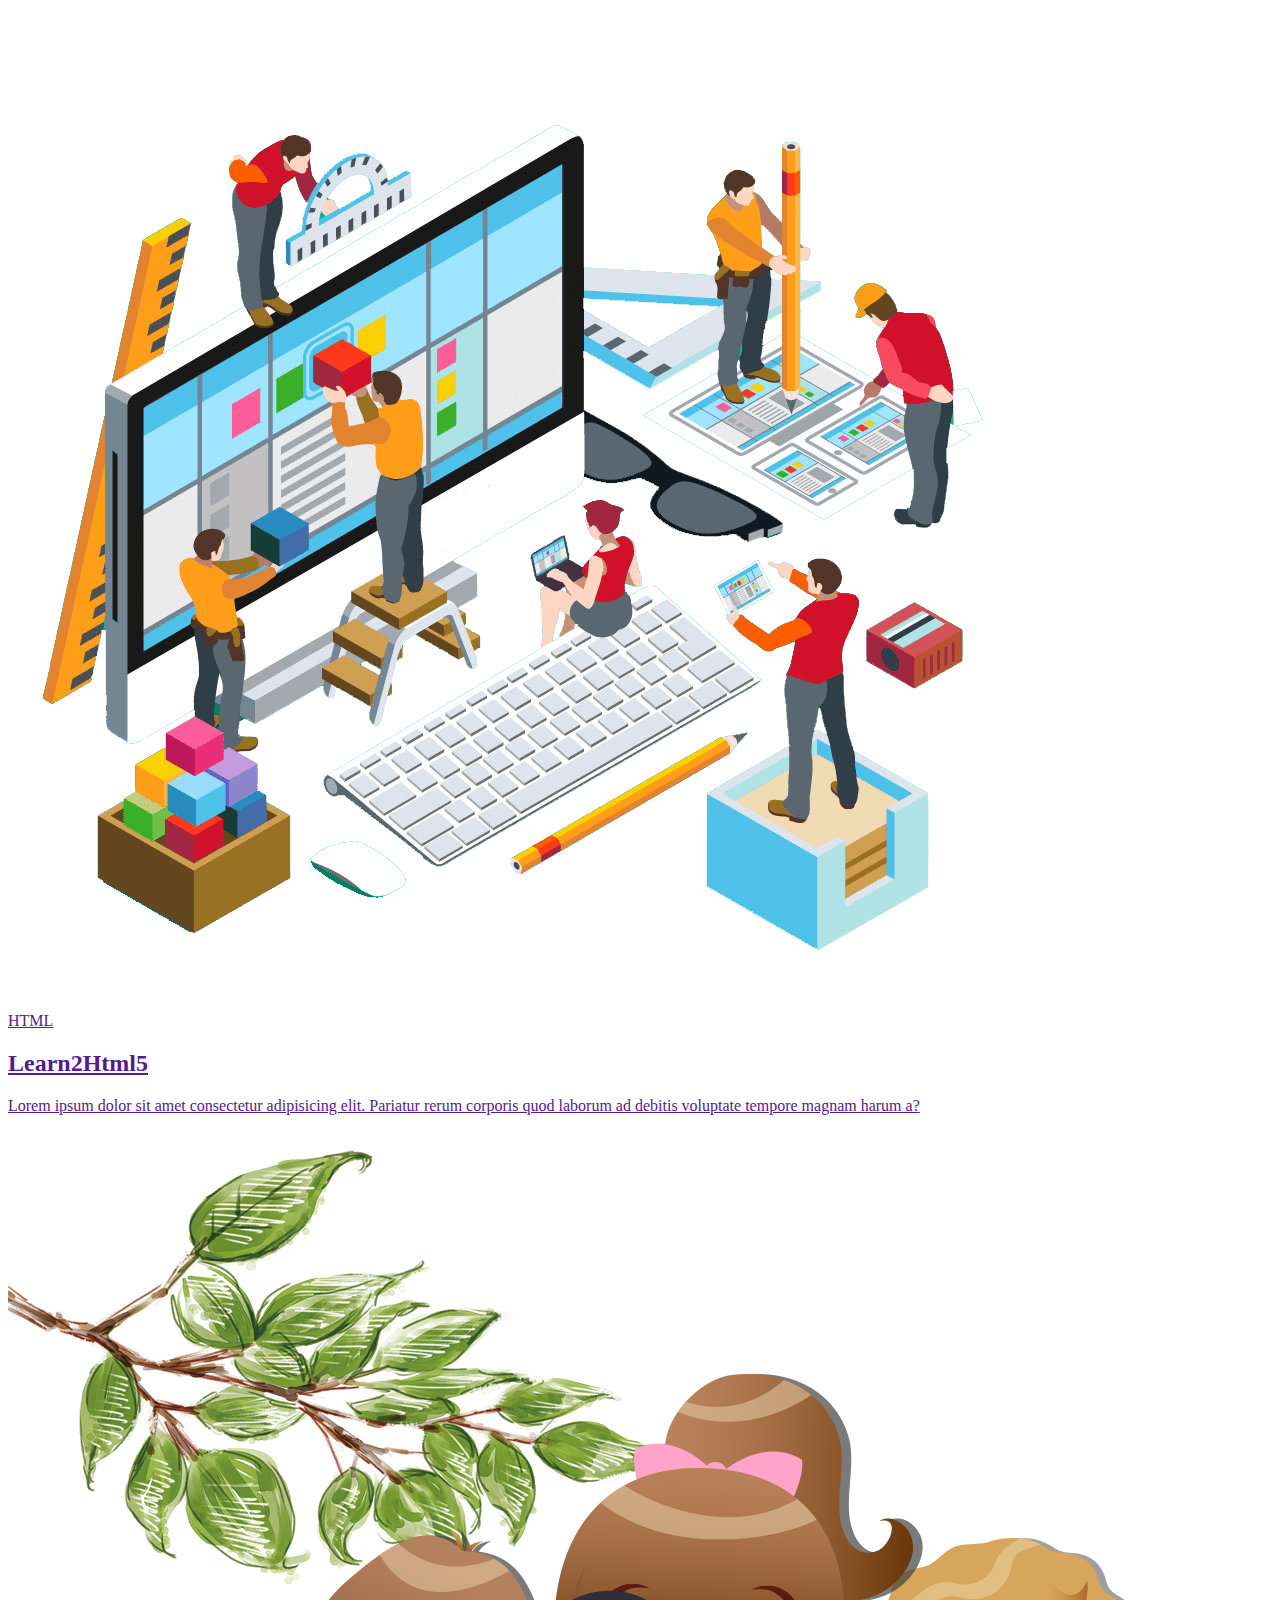
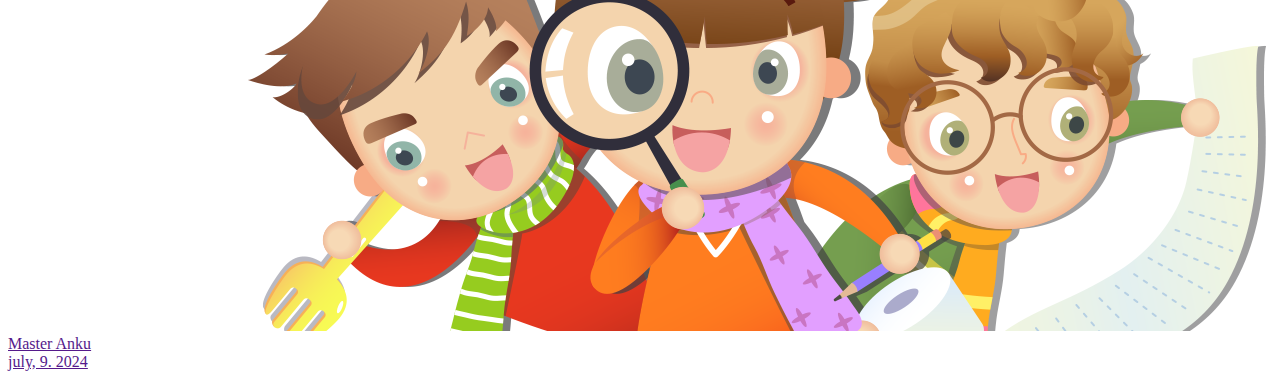
==== index.html @ 09f669e3 "set up basic Html" ====
<!DOCTYPE html>
<html lang="en">
<head>
    <meta charset="UTF-8">
    <meta name="viewport" content="width=device-width, initial-scale=1.0">
    <title>Master</title>
    <link rel="stylesheet" href="style.css">
</head>
<body>
    <section class="card-conainer">
        <article class="card">
            <a href="" class="card-link">
                <img src="./images/advCSS1.png" alt="cate img" class="card-img">
                <div class="card-body">
                    <span class="card-category">HTML</span>
                    <h2 class="card-title">Learn2Html5</h2>
                    <p class="card-description">Lorem ipsum dolor sit amet consectetur adipisicing elit. Pariatur rerum corporis quod laborum ad debitis voluptate tempore magnam harum a?</p>
                    <div class="card-post-info">
                        <img src="./images/kids1.png" alt="boys" class="card-avatar">
                    </div>
                    <div class="card-author">Master Anku</div>
                    <time datetime="" class="card-date">july, 9. 2024</time>
                </div>
            </a>
            
        </article>
    </section>
</body>
</html>
---- style.css ----
.card-container {

}

.card {

}
.card-link {

}
.card-img {

}

.card-body {

}
.card-category {

}
.card-title {

}

.card-description {

}

.card-post-info{

}
.card-author{

}
.card-avatar{
    
}
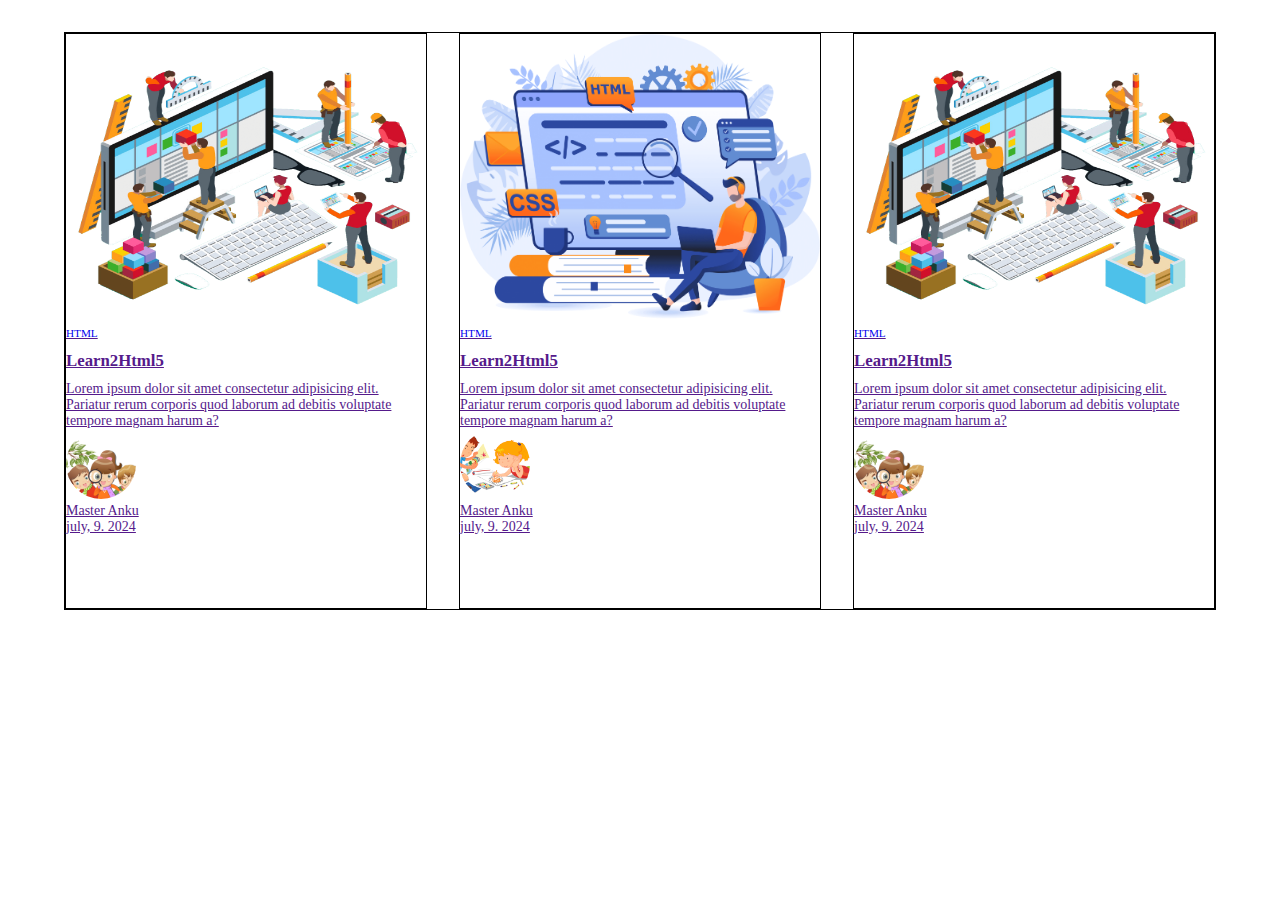
==== commit bdbe82e1: "basic mobile" ====
--- a/index.html
+++ b/index.html
@@ -7,7 +7,41 @@
     <link rel="stylesheet" href="style.css">
 </head>
 <body>
-    <section class="card-conainer">
+    <section class="card-container">
+        <article class="card">
+            <a href="" class="card-link">
+                <img src="./images/advCSS1.png" alt="cate img" class="card-img">
+                <div class="card-body">
+                    <span class="card-category">HTML</span>
+                    <h2 class="card-title">Learn2Html5</h2>
+                    <p class="card-description">Lorem ipsum dolor sit amet consectetur adipisicing elit. Pariatur rerum corporis quod laborum ad debitis voluptate tempore magnam harum a?</p>
+                    <div class="card-post-info">
+                        <img src="./images/kids1.png" alt="boys" class="card-avatar">
+                    </div>
+                    <div class="card-author">Master Anku</div>
+                    <time datetime="" class="card-date">july, 9. 2024</time>
+                </div>
+            </a>
+            
+        </article>
+
+        <article class="card">
+            <a href="" class="card-link">
+                <img src="./images/advCSS2.png" alt="cate img" class="card-img">
+                <div class="card-body">
+                    <span class="card-category">HTML</span>
+                    <h2 class="card-title">Learn2Html5</h2>
+                    <p class="card-description">Lorem ipsum dolor sit amet consectetur adipisicing elit. Pariatur rerum corporis quod laborum ad debitis voluptate tempore magnam harum a?</p>
+                    <div class="card-post-info">
+                        <img src="./images/kids2.png" alt="boys" class="card-avatar">
+                    </div>
+                    <div class="card-author">Master Anku</div>
+                    <time datetime="" class="card-date">july, 9. 2024</time>
+                </div>
+            </a>
+            
+        </article>
+
         <article class="card">
             <a href="" class="card-link">
                 <img src="./images/advCSS1.png" alt="cate img" class="card-img">
--- a/style.css
+++ b/style.css
@@ -1,26 +1,54 @@
+:root {
+    --primary-color: orange;
+}
+
+* {
+   margin: 0; 
+   padding: 0;
+   box-sizing: border-box;
+}
+
+body {
+    font-family: serif;
+    font-size: 14px;
+    display: flex;
+    align-items: center;
+}
 .card-container {
-
+    border: 1px solid #000;
+    max-width: 1200px;
+    width: 90%;
+    display: grid;
+    grid-template-columns: repeat(1, 1fr);
+    margin: 2rem auto;
+    /* background-color: var(--primary-color); */
+    gap: 2rem;
 }
 
 .card {
-
+   border: 1px solid #000;
 }
 .card-link {
 
 }
 .card-img {
-
+    width: 100%;
+    height: 50%;
 }
 
 .card-body {
 
 }
 .card-category {
-
-}
-.card-title {
-
-}
+    font-size: 0.8em;
+    /* color: #888; */
+    color: var(--accent-red);
+  }
+  
+  .card-title {
+    font-size: 1.2em;
+    margin: 10px 0;
+  }
 
 .card-description {
 
@@ -33,5 +61,23 @@
 
 }
 .card-avatar{
-    
+    width: 70px;
+    height: 70px;
+    border-radius: 50%;
+    object-fit: cover;
+}
+
+
+
+@media (min-width: 700px) {
+    .card-container {
+        grid-template-columns: repeat(2, 1fr);
+        /* margin: 2.5rem auto; */
+    }
+}
+
+@media (min-width: 1200px) {
+    .card-container {
+        grid-template-columns: repeat(3, 1fr);
+    }
 }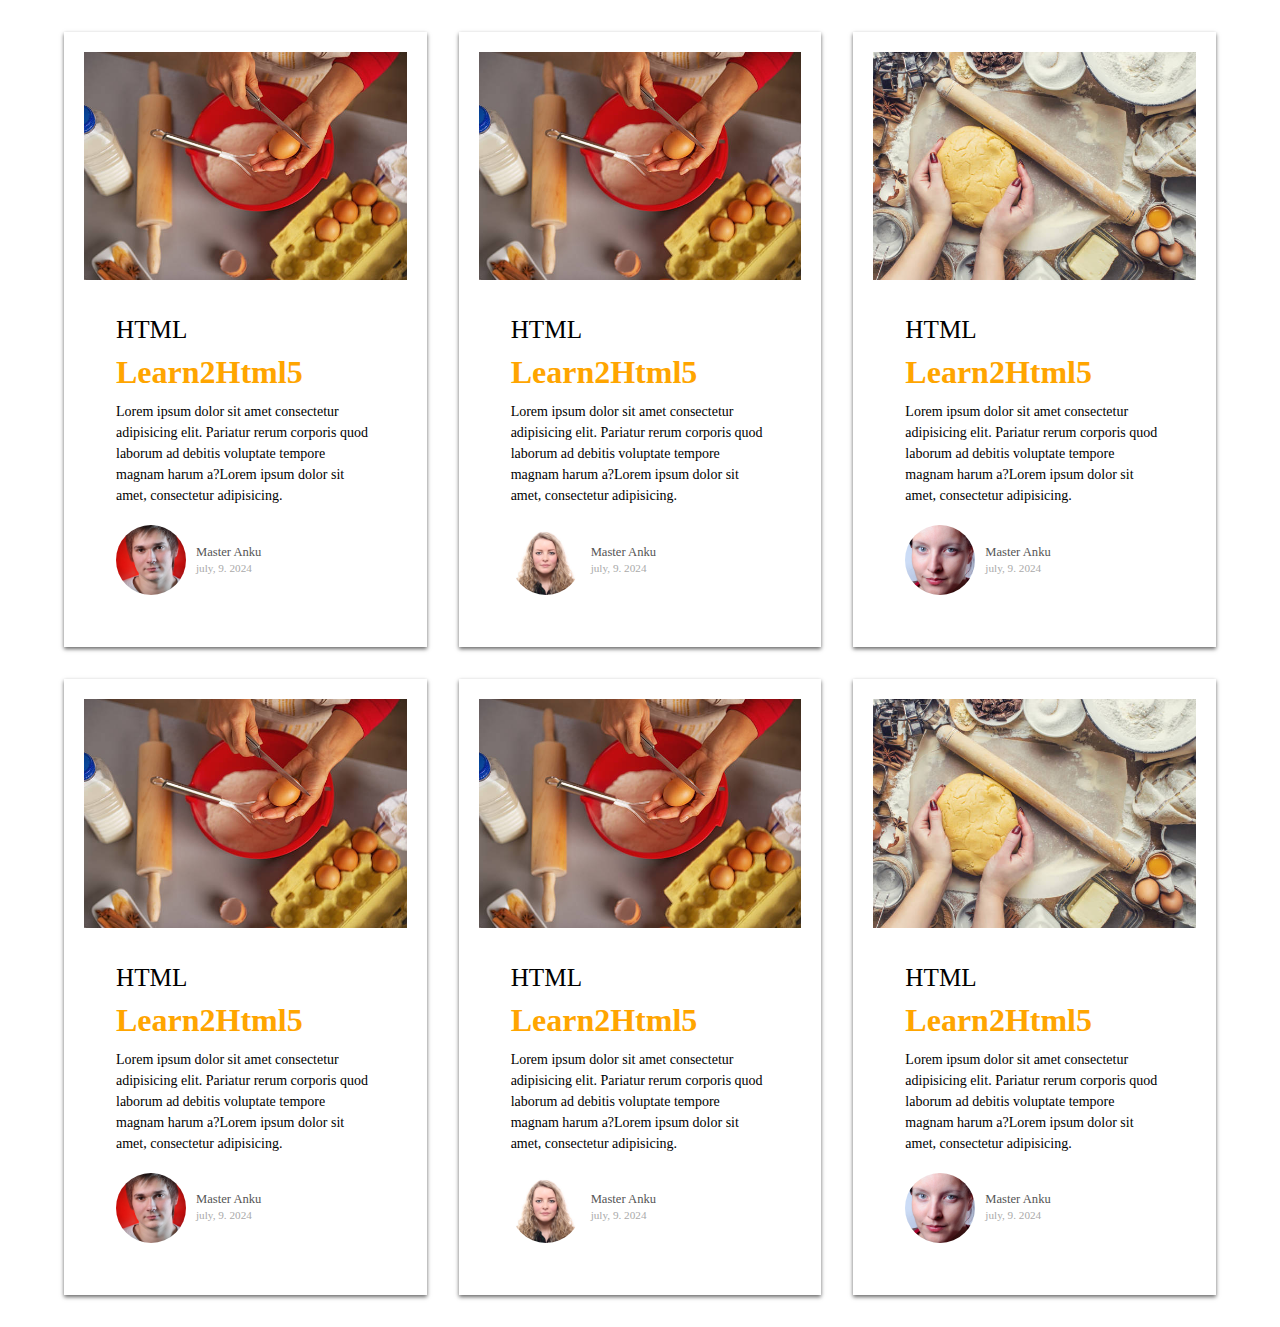
==== commit 6417f10a: "update photo hover" ====
--- a/index.html
+++ b/index.html
@@ -7,19 +7,23 @@
     <link rel="stylesheet" href="style.css">
 </head>
 <body>
+
     <section class="card-container">
         <article class="card">
             <a href="" class="card-link">
-                <img src="./images/advCSS1.png" alt="cate img" class="card-img">
+                <img src="./images/c1p.jpg" alt="cate img" class="card-img">
                 <div class="card-body">
                     <span class="card-category">HTML</span>
                     <h2 class="card-title">Learn2Html5</h2>
-                    <p class="card-description">Lorem ipsum dolor sit amet consectetur adipisicing elit. Pariatur rerum corporis quod laborum ad debitis voluptate tempore magnam harum a?</p>
+                    <p class="card-description">Lorem ipsum dolor sit amet consectetur adipisicing elit. Pariatur rerum corporis quod laborum ad debitis voluptate tempore magnam harum a?Lorem ipsum dolor sit amet, consectetur adipisicing.</p>
                     <div class="card-post-info">
-                        <img src="./images/kids1.png" alt="boys" class="card-avatar">
-                    </div>
+                        <img src="./images/m1f.jpg" alt="boys" class="card-avatar">
+                    
+
+                    <div class="right">
                     <div class="card-author">Master Anku</div>
                     <time datetime="" class="card-date">july, 9. 2024</time>
+                </div>
                 </div>
             </a>
             
@@ -27,16 +31,19 @@
 
         <article class="card">
             <a href="" class="card-link">
-                <img src="./images/advCSS2.png" alt="cate img" class="card-img">
+                <img src="./images/c1p.jpg" alt="cate img" class="card-img">
                 <div class="card-body">
                     <span class="card-category">HTML</span>
                     <h2 class="card-title">Learn2Html5</h2>
-                    <p class="card-description">Lorem ipsum dolor sit amet consectetur adipisicing elit. Pariatur rerum corporis quod laborum ad debitis voluptate tempore magnam harum a?</p>
+                    <p class="card-description">Lorem ipsum dolor sit amet consectetur adipisicing elit. Pariatur rerum corporis quod laborum ad debitis voluptate tempore magnam harum a?Lorem ipsum dolor sit amet, consectetur adipisicing.</p>
                     <div class="card-post-info">
-                        <img src="./images/kids2.png" alt="boys" class="card-avatar">
-                    </div>
+                        <img src="./images/f1f.jpg" alt="boys" class="card-avatar">
+                   
+
+                    <div class="right">
                     <div class="card-author">Master Anku</div>
                     <time datetime="" class="card-date">july, 9. 2024</time>
+                </div>
                 </div>
             </a>
             
@@ -44,16 +51,81 @@
 
         <article class="card">
             <a href="" class="card-link">
-                <img src="./images/advCSS1.png" alt="cate img" class="card-img">
+                <img src="./images/c3p.jpg" alt="cate img" class="card-img">
                 <div class="card-body">
                     <span class="card-category">HTML</span>
                     <h2 class="card-title">Learn2Html5</h2>
-                    <p class="card-description">Lorem ipsum dolor sit amet consectetur adipisicing elit. Pariatur rerum corporis quod laborum ad debitis voluptate tempore magnam harum a?</p>
+                    <p class="card-description">Lorem ipsum dolor sit amet consectetur adipisicing elit. Pariatur rerum corporis quod laborum ad debitis voluptate tempore magnam harum a?Lorem ipsum dolor sit amet, consectetur adipisicing.</p>
                     <div class="card-post-info">
-                        <img src="./images/kids1.png" alt="boys" class="card-avatar">
-                    </div>
+                        <img src="./images/f2f.jpg" alt="boys" class="card-avatar">
+                    
+
+                    <div class="right">
+                    <div class="card-author">Master Anku</div>
+                       <time datetime="" class="card-date">july, 9. 2024</time>
+                   </div>
+                </div>
+            </a>
+            
+        </article>
+
+        <!-- 3 photo -->
+
+        <article class="card">
+            <a href="" class="card-link">
+                <img src="./images/c1p.jpg" alt="cate img" class="card-img">
+                <div class="card-body">
+                    <span class="card-category">HTML</span>
+                    <h2 class="card-title">Learn2Html5</h2>
+                    <p class="card-description">Lorem ipsum dolor sit amet consectetur adipisicing elit. Pariatur rerum corporis quod laborum ad debitis voluptate tempore magnam harum a?Lorem ipsum dolor sit amet, consectetur adipisicing.</p>
+                    <div class="card-post-info">
+                        <img src="./images/m1f.jpg" alt="boys" class="card-avatar">
+                    
+
+                    <div class="right">
                     <div class="card-author">Master Anku</div>
                     <time datetime="" class="card-date">july, 9. 2024</time>
+                </div>
+                </div>
+            </a>
+            
+        </article>
+
+        <article class="card">
+            <a href="" class="card-link">
+                <img src="./images/c1p.jpg" alt="cate img" class="card-img">
+                <div class="card-body">
+                    <span class="card-category">HTML</span>
+                    <h2 class="card-title">Learn2Html5</h2>
+                    <p class="card-description">Lorem ipsum dolor sit amet consectetur adipisicing elit. Pariatur rerum corporis quod laborum ad debitis voluptate tempore magnam harum a?Lorem ipsum dolor sit amet, consectetur adipisicing.</p>
+                    <div class="card-post-info">
+                        <img src="./images/f1f.jpg" alt="boys" class="card-avatar">
+                   
+
+                    <div class="right">
+                    <div class="card-author">Master Anku</div>
+                    <time datetime="" class="card-date">july, 9. 2024</time>
+                </div>
+                </div>
+            </a>
+            
+        </article>
+
+        <article class="card">
+            <a href="" class="card-link">
+                <img src="./images/c3p.jpg" alt="cate img" class="card-img">
+                <div class="card-body">
+                    <span class="card-category">HTML</span>
+                    <h2 class="card-title">Learn2Html5</h2>
+                    <p class="card-description">Lorem ipsum dolor sit amet consectetur adipisicing elit. Pariatur rerum corporis quod laborum ad debitis voluptate tempore magnam harum a?Lorem ipsum dolor sit amet, consectetur adipisicing.</p>
+                    <div class="card-post-info">
+                        <img src="./images/f2f.jpg" alt="boys" class="card-avatar">
+                    
+
+                    <div class="right">
+                    <div class="card-author">Master Anku</div>
+                       <time datetime="" class="card-date">july, 9. 2024</time>
+                   </div>
                 </div>
             </a>
             
--- a/style.css
+++ b/style.css
@@ -1,5 +1,8 @@
 :root {
-    --primary-color: orange;
+    --primary-color: rgb(0, 0, 0);
+    --card-boder-radius: 7px;
+    --card-title-color: orange;
+    --card-category-color:green;
 }
 
 * {
@@ -14,57 +17,99 @@
     display: flex;
     align-items: center;
 }
+
 .card-container {
-    border: 1px solid #000;
-    max-width: 1200px;
+    /* border: 1px solid #000;
+    max-width: 1200px; */
     width: 90%;
     display: grid;
     grid-template-columns: repeat(1, 1fr);
     margin: 2rem auto;
-    /* background-color: var(--primary-color); */
     gap: 2rem;
 }
 
 .card {
-   border: 1px solid #000;
+   /* border: 1px solid #000; */
+   /* box-shadow: 0px 2px 4px hsl(0deg 0% 0% / 0.6);
+   border-radius: var(--card-boder-radius); */
+
+   box-shadow: 0px 2px 4px hsl(0deg 0% 0% / 0.6);
+  transition: all 0.3s ease-in-out;
+  &:hover {
+    box-shadow: 3px 6px 30px hsl(0deg 0% 0% / 0.3);
+    transform: translateY(-4px);
+  }
+  border-radius: var(--card-border-radius);
+  /* ထပ်တိုး အစ */
+  display: flex;
+  flex-direction: column;
+  /* ထပ်တိုး အဆုံး */
+  /* background-color: #f9f9f9; */
+  /* margin: 10px; */
+  width: 100%;
+  /* max-width: 700px; */
+  overflow: hidden;
+  padding: 20px;
 }
 .card-link {
-
+    text-decoration: none;
+    color: var(--primary-color);
 }
 .card-img {
     width: 100%;
-    height: 50%;
+    /* height: 50%; */
+    height: auto;
+    /* border-radius: var(--card-boder-radius); */
+    border-top-left-radius: var(--card-border-radius);
+    border-top-right-radius: var(--card-border-radius);
 }
 
 .card-body {
-
+    padding: 2rem;
+    
 }
 .card-category {
-    font-size: 0.8em;
-    /* color: #888; */
+    font-size: 1.8em;
+    color: var(--card-category-color);
     color: var(--accent-red);
   }
   
   .card-title {
-    font-size: 1.2em;
+    font-size: 2rem;
+    font-family: cursive;
     margin: 10px 0;
+    color: var(--card-title-color);
   }
 
 .card-description {
-
+    flex-grow: 1;
+    margin-bottom: 1.2rem;
+    line-height: 1.5;
 }
 
 .card-post-info{
-
-}
-.card-author{
-
+  display: flex;
+  align-items: center;
+  margin-top: 10px;
 }
 .card-avatar{
     width: 70px;
     height: 70px;
     border-radius: 50%;
     object-fit: cover;
+}
+
+.card-author {
+    font-size: 0.9em;
+    color: #555;
+  }
+  
+.card-date {
+    font-size: 0.8em;
+    color: #aaa;
+  }
+.right {
+    padding: 0 10px;
 }
 
 
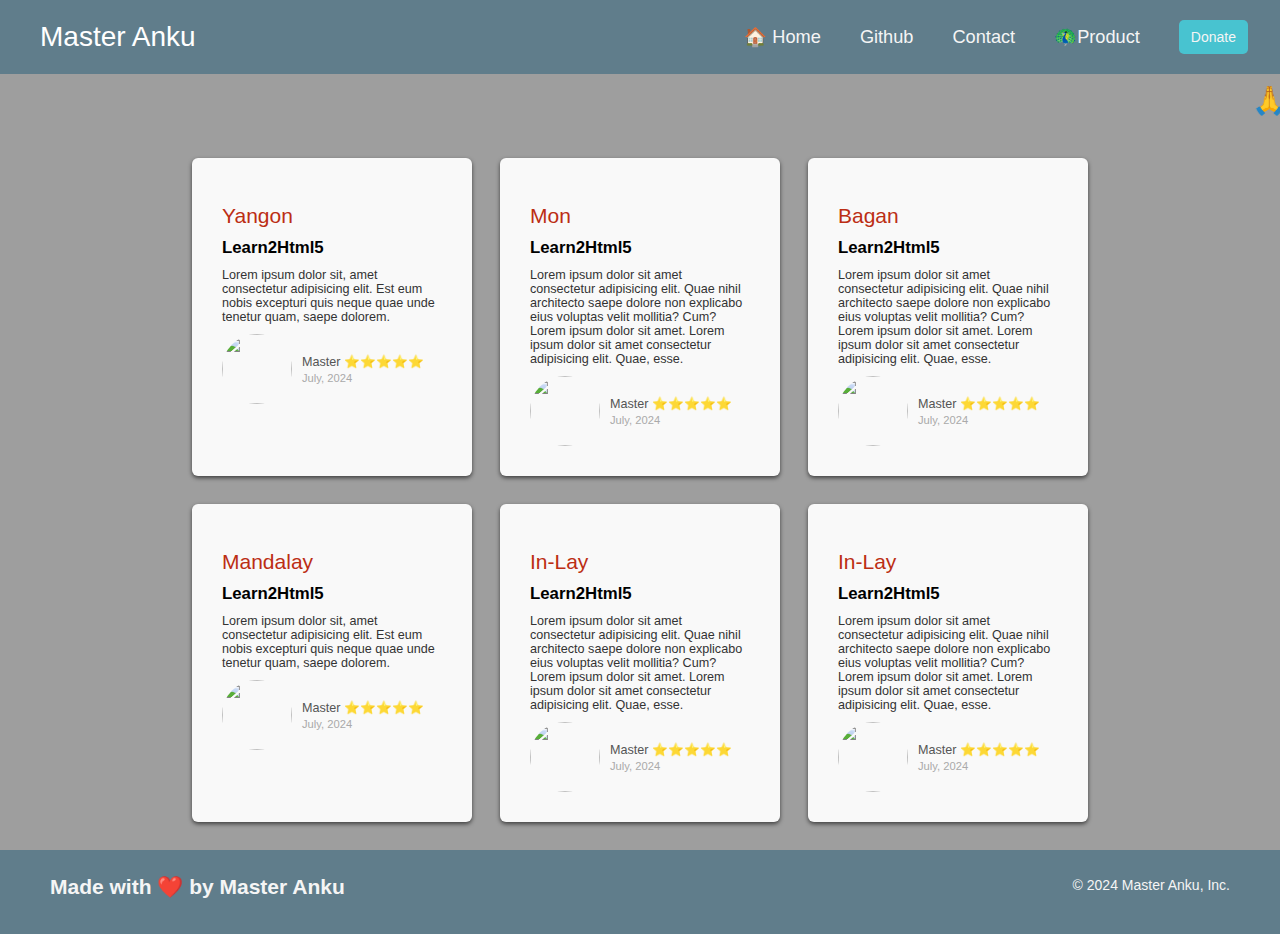
==== commit 5726a1fd: "marquee added" ====
--- a/index.html
+++ b/index.html
@@ -1,135 +1,224 @@
 <!DOCTYPE html>
+
 <html lang="en">
-<head>
-    <meta charset="UTF-8">
-    <meta name="viewport" content="width=device-width, initial-scale=1.0">
-    <title>Master</title>
-    <link rel="stylesheet" href="style.css">
-</head>
-<body>
-
-    <section class="card-container">
-        <article class="card">
-            <a href="" class="card-link">
-                <img src="./images/c1p.jpg" alt="cate img" class="card-img">
-                <div class="card-body">
-                    <span class="card-category">HTML</span>
-                    <h2 class="card-title">Learn2Html5</h2>
-                    <p class="card-description">Lorem ipsum dolor sit amet consectetur adipisicing elit. Pariatur rerum corporis quod laborum ad debitis voluptate tempore magnam harum a?Lorem ipsum dolor sit amet, consectetur adipisicing.</p>
-                    <div class="card-post-info">
-                        <img src="./images/m1f.jpg" alt="boys" class="card-avatar">
-                    
-
-                    <div class="right">
-                    <div class="card-author">Master Anku</div>
-                    <time datetime="" class="card-date">july, 9. 2024</time>
-                </div>
-                </div>
-            </a>
+  <!-- Browser related starts -->
+  <head>
+    <meta charset="UTF-8" />
+    <meta name="viewport" content="width=device-width, initial-scale=1.0" />
+    <title>Master Anku</title>
+    <!-- <link rel="stylesheet" href="./assets/css/style.css" /> -->
+    <link rel="stylesheet" href="./style.css" />
+    
+  </head>
+  <body>
+    <!-- Navigation starts -->
+    <header>
+      <nav>
+        <ul class="container">
+          <li class="nav-logo">
+            <a href="#"
+                >  Master Anku</a> 
+            <!-- <a href="http://">PannaCollege</a> -->
             
-        </article>
-
-        <article class="card">
-            <a href="" class="card-link">
-                <img src="./images/c1p.jpg" alt="cate img" class="card-img">
-                <div class="card-body">
-                    <span class="card-category">HTML</span>
-                    <h2 class="card-title">Learn2Html5</h2>
-                    <p class="card-description">Lorem ipsum dolor sit amet consectetur adipisicing elit. Pariatur rerum corporis quod laborum ad debitis voluptate tempore magnam harum a?Lorem ipsum dolor sit amet, consectetur adipisicing.</p>
-                    <div class="card-post-info">
-                        <img src="./images/f1f.jpg" alt="boys" class="card-avatar">
-                   
-
-                    <div class="right">
-                    <div class="card-author">Master Anku</div>
-                    <time datetime="" class="card-date">july, 9. 2024</time>
-                </div>
-                </div>
-            </a>
-            
-        </article>
-
-        <article class="card">
-            <a href="" class="card-link">
-                <img src="./images/c3p.jpg" alt="cate img" class="card-img">
-                <div class="card-body">
-                    <span class="card-category">HTML</span>
-                    <h2 class="card-title">Learn2Html5</h2>
-                    <p class="card-description">Lorem ipsum dolor sit amet consectetur adipisicing elit. Pariatur rerum corporis quod laborum ad debitis voluptate tempore magnam harum a?Lorem ipsum dolor sit amet, consectetur adipisicing.</p>
-                    <div class="card-post-info">
-                        <img src="./images/f2f.jpg" alt="boys" class="card-avatar">
-                    
-
-                    <div class="right">
-                    <div class="card-author">Master Anku</div>
-                       <time datetime="" class="card-date">july, 9. 2024</time>
-                   </div>
-                </div>
-            </a>
-            
-        </article>
-
-        <!-- 3 photo -->
-
-        <article class="card">
-            <a href="" class="card-link">
-                <img src="./images/c1p.jpg" alt="cate img" class="card-img">
-                <div class="card-body">
-                    <span class="card-category">HTML</span>
-                    <h2 class="card-title">Learn2Html5</h2>
-                    <p class="card-description">Lorem ipsum dolor sit amet consectetur adipisicing elit. Pariatur rerum corporis quod laborum ad debitis voluptate tempore magnam harum a?Lorem ipsum dolor sit amet, consectetur adipisicing.</p>
-                    <div class="card-post-info">
-                        <img src="./images/m1f.jpg" alt="boys" class="card-avatar">
-                    
-
-                    <div class="right">
-                    <div class="card-author">Master Anku</div>
-                    <time datetime="" class="card-date">july, 9. 2024</time>
-                </div>
-                </div>
-            </a>
-            
-        </article>
-
-        <article class="card">
-            <a href="" class="card-link">
-                <img src="./images/c1p.jpg" alt="cate img" class="card-img">
-                <div class="card-body">
-                    <span class="card-category">HTML</span>
-                    <h2 class="card-title">Learn2Html5</h2>
-                    <p class="card-description">Lorem ipsum dolor sit amet consectetur adipisicing elit. Pariatur rerum corporis quod laborum ad debitis voluptate tempore magnam harum a?Lorem ipsum dolor sit amet, consectetur adipisicing.</p>
-                    <div class="card-post-info">
-                        <img src="./images/f1f.jpg" alt="boys" class="card-avatar">
-                   
-
-                    <div class="right">
-                    <div class="card-author">Master Anku</div>
-                    <time datetime="" class="card-date">july, 9. 2024</time>
-                </div>
-                </div>
-            </a>
-            
-        </article>
-
-        <article class="card">
-            <a href="" class="card-link">
-                <img src="./images/c3p.jpg" alt="cate img" class="card-img">
-                <div class="card-body">
-                    <span class="card-category">HTML</span>
-                    <h2 class="card-title">Learn2Html5</h2>
-                    <p class="card-description">Lorem ipsum dolor sit amet consectetur adipisicing elit. Pariatur rerum corporis quod laborum ad debitis voluptate tempore magnam harum a?Lorem ipsum dolor sit amet, consectetur adipisicing.</p>
-                    <div class="card-post-info">
-                        <img src="./images/f2f.jpg" alt="boys" class="card-avatar">
-                    
-
-                    <div class="right">
-                    <div class="card-author">Master Anku</div>
-                       <time datetime="" class="card-date">july, 9. 2024</time>
-                   </div>
-                </div>
-            </a>
-            
-        </article>
-    </section>
-</body>
-</html>+          </li>
+          <li class="nav-item">
+            <a href="#panacollege.org">🏠 Home</a>
+          </li>
+          <li class="nav-item">
+            <a href="https://github.com/Master-Anku/master.git">Github</a>
+          </li>
+          <li class="nav-item">
+            <a href="#">Contact</a>
+          </li>
+          <li class="nav-item">
+            <a href="https://zink0.github.io/Your-MALL/"> 🦚Product</a>
+          </li>
+          <li class="nav-item">
+            <a href="https://pannacollege.org/?ss_source=sscampaigns&ss_email_id=666da759ae3b136e096a2926"><button class="btn">Donate</button></a>
+          </li>
+        </ul>
+      </nav>
+    </header>
+    <!-- Navigation ends -->
+
+    <!-- Main starts -->
+    <main>
+      <marquee behavior="right" direction="left">🙏 Welcome to Myanmar 🙏 မြန်မာနိုင်ငံကနေ ကြိုဆိုပါတယ်ခင်ဗျာ:🤍:</marquee>
+      <!-- Card Design-1 -->
+      <section class="card-container">
+        <article class="card">
+          <a class="card-link" href="#">
+            <img class="card-img" src="./images/shwe.avif" alt="" />
+            <div class="card-body">
+              <span class="card-category">Yangon</span>
+              <h2 class="card-title">Learn2Html5</h2>
+              <p class="card-description">
+                Lorem ipsum dolor sit, amet consectetur adipisicing elit. Est
+                eum nobis excepturi quis neque quae unde tenetur quam, saepe
+                dolorem.
+              </p>
+              <div class="card-post-info">
+                <img
+                  class="card-avatar"
+                  src="./images/my.jpg"
+                  alt=""
+                />
+                <div>
+                  <div class="card-author">Master ⭐⭐⭐⭐⭐</div>
+                  <time datetime="" class="card-date">July, 2024</time>
+                </div>
+              </div>
+            </div>
+          </a>
+        </article>
+        <article class="card">
+          <a class="card-link" href="#">
+            <img class="card-img" src="./images/70.jpg" alt="" />
+            <div class="card-body">
+              <span class="card-category">Mon</span>
+              <h2 class="card-title">Learn2Html5</h2>
+              <p class="card-description">
+                Lorem ipsum dolor sit amet consectetur adipisicing elit. Quae
+                nihil architecto saepe dolore non explicabo eius voluptas velit
+                mollitia? Cum? Lorem ipsum dolor sit amet. Lorem ipsum dolor sit
+                amet consectetur adipisicing elit. Quae, esse.
+              </p>
+              <div class="card-post-info">
+                <img
+                  class="card-avatar"
+                  src="./images/my.jpg"
+                  alt=""
+                />
+                <div>
+                  <div class="card-author">Master ⭐⭐⭐⭐⭐</div>
+                  <time datetime="" class="card-date">July, 2024</time>
+                </div>
+              </div>
+            </div>
+          </a>
+        </article>
+        <article class="card">
+          <a class="card-link" href="#">
+            <img class="card-img" src="./images/bgn.jpg" alt="" />
+            <div class="card-body">
+              <span class="card-category">Bagan</span>
+              <h2 class="card-title">Learn2Html5</h2>
+              <p class="card-description">
+                Lorem ipsum dolor sit amet consectetur adipisicing elit. Quae
+                nihil architecto saepe dolore non explicabo eius voluptas velit
+                mollitia? Cum? Lorem ipsum dolor sit amet. Lorem ipsum dolor sit
+                amet consectetur adipisicing elit. Quae, esse.
+              </p>
+              <div class="card-post-info">
+                <img
+                  class="card-avatar"
+                  src="./images/my.jpg"
+                  alt=""
+                />
+                <div>
+                  <div class="card-author">Master ⭐⭐⭐⭐⭐</div>
+                  <time datetime="" class="card-date">July, 2024</time>
+                </div>
+              </div>
+            </div>
+          </a>
+        </article>  
+      </section>
+
+      <!-- Card 2 -->
+      <section class="card-container">
+        <article class="card">
+          <a class="card-link" href="#">
+            <img class="card-img" src="./images/mandalay-fort-myanmar-12219374.webp" alt="" />
+            <div class="card-body">
+              <span class="card-category">Mandalay</span>
+              <h2 class="card-title">Learn2Html5</h2>
+              <p class="card-description">
+                Lorem ipsum dolor sit, amet consectetur adipisicing elit. Est
+                eum nobis excepturi quis neque quae unde tenetur quam, saepe
+                dolorem.
+              </p>
+              <div class="card-post-info">
+                <img
+                  class="card-avatar"
+                  src="./images/my.jpg"
+                  alt=""
+                />
+                <div>
+                  <div class="card-author">Master ⭐⭐⭐⭐⭐</div>
+                  <time datetime="" class="card-date">July, 2024</time>
+                </div>
+              </div>
+            </div>
+          </a>
+        </article>
+        <article class="card">
+          <a class="card-link" href="#">
+            <img class="card-img" src="./images/inlay.jpg" alt="" />
+            <div class="card-body">
+              <span class="card-category">In-Lay</span>
+              <h2 class="card-title">Learn2Html5</h2>
+              <p class="card-description">
+                Lorem ipsum dolor sit amet consectetur adipisicing elit. Quae
+                nihil architecto saepe dolore non explicabo eius voluptas velit
+                mollitia? Cum? Lorem ipsum dolor sit amet. Lorem ipsum dolor sit
+                amet consectetur adipisicing elit. Quae, esse.
+              </p>
+              <div class="card-post-info">
+                <img
+                  class="card-avatar"
+                  src="./images/my.jpg"
+                  alt=""
+                />
+                <div>
+                  <div class="card-author">Master ⭐⭐⭐⭐⭐</div>
+                  <time datetime="" class="card-date">July, 2024</time>
+                </div>
+              </div>
+            </div>
+          </a>
+        </article>
+        <article class="card">
+          <a class="card-link" href="#">
+            <img class="card-img" src="./images/inle_lake.jpg" alt="" />
+            <div class="card-body">
+              <span class="card-category">In-Lay</span>
+              <h2 class="card-title">Learn2Html5</h2>
+              <p class="card-description">
+                Lorem ipsum dolor sit amet consectetur adipisicing elit. Quae
+                nihil architecto saepe dolore non explicabo eius voluptas velit
+                mollitia? Cum? Lorem ipsum dolor sit amet. Lorem ipsum dolor sit
+                amet consectetur adipisicing elit. Quae, esse.
+              </p>
+              <div class="card-post-info">
+                <img
+                  class="card-avatar"
+                  src="./images/my.jpg"
+                  alt=""
+                />
+                <div>
+                  <div class="card-author">Master ⭐⭐⭐⭐⭐</div>
+                  <time datetime="" class="card-date">July, 2024</time>
+                </div>
+              </div>
+            </div>
+          </a>
+        </article>  
+      </section>
+    </main>
+    <!-- Main ends -->
+
+    <!-- Footer starts -->
+    <footer>
+      <h2>Made with ❤️ by Master Anku</h2>
+      <span id="time"></span>
+      <div>
+        <!-- <a href="./pages/privacy.html">Read Our Privacy Policy</a><br /> -->
+        <span>&copy; 2024 Master Anku, Inc.</span>
+      </div>
+    </footer>
+    <!-- Footer ends -->
+     <script src="script.js"></script>
+  </body>
+  <!-- Document related ends -->
+</html>
--- a/style.css
+++ b/style.css
@@ -1,39 +1,121 @@
+/* Universal Selector Starts */
 :root {
-    --primary-color: rgb(0, 0, 0);
-    --card-boder-radius: 7px;
-    --card-title-color: orange;
-    --card-category-color:green;
-}
-
+    --primary-color: #fce138;
+    --secondary-color: #024e76;
+    --tertiary-color: #48c3d0;
+    --header-footer-bg-color: #607D8B;
+    --header-footer-color: whitesmoke;
+    --primary-hover: rgb(110, 109, 107);
+    --button-bg-color: rgb(85, 82, 76);
+    --button-bg-hover: rgb(110, 109, 107);
+    --border-left: lightskyblue;
+    --highlighted-color: #4caf50;
+  
+    --card-border-radius: 6px;
+    --accent-red: #bc2e14;
+  }
+  
 * {
-   margin: 0; 
-   padding: 0;
-   box-sizing: border-box;
-}
+  font-family: Arial, Helvetica, sans-serif, cursive;
+  font-size: 14px;
+  margin: 0;
+  padding: 0;
+  box-sizing: border-box;
+}
+/* Universal Selector Ends */
 
 body {
-    font-family: serif;
-    font-size: 14px;
-    display: flex;
-    align-items: center;
-}
-
+  background-color: #9E9E9E;
+}
+/* Theme styles */
+.nav-item a,
+footer a,
+.btn {
+  color: var(--header-footer-color);
+  text-decoration: none;
+}
+
+.nav-item a:hover,
+footer a:hover,
+.btn:hover {
+  background-color: var(--primary-hover);
+  color: var(--tertiary-color);
+  border-radius: 5px;
+}
+
+.btn {
+  background-color: var(--tertiary-color);
+  color: var(--header-footer-color);
+  border: none;
+  padding: 9px 12px;
+  border-radius: 5px;
+  cursor: pointer;
+  text-decoration: none;
+}
+
+.btn:hover {
+  background-color: var(--primary-hover);
+  color: var(--tertiary-color);
+  border-radius: 5px;
+}
+
+/* Header styles */
+header {
+  position: sticky;
+  top: 0;
+  width: 100%;
+}
+
+nav {
+  background-color: var(--header-footer-bg-color);
+  padding: 20px;
+}
+
+.container {
+  display: flex;
+  justify-content: flex-end;
+  align-items: center;
+  gap: 15px;
+}
+
+.nav-logo {
+  margin-right: auto;
+  margin-left: 20px;
+  list-style: none;
+  
+}
+.nav-logo a {
+  text-decoration: none;
+  font-size: 2rem;
+  color: white;
+}
+
+.nav-item {
+  list-style: none;
+}
+
+.nav-item a {
+  padding: 7px 12px;
+  font-size: 1.3rem;
+}
+
+/* Card styles */
 .card-container {
-    /* border: 1px solid #000;
-    max-width: 1200px; */
-    width: 90%;
-    display: grid;
-    grid-template-columns: repeat(1, 1fr);
-    margin: 2rem auto;
-    gap: 2rem;
+  margin: 2rem auto;
+  width: 70%;
+  /* max-width: 1200px; */
+  /* display: grid;
+  grid-template-columns: repeat(1, 1fr); */
+  display: flex;
+  /* flex-wrap: wrap; */
+  gap: 2rem;
+ 
 }
 
 .card {
-   /* border: 1px solid #000; */
-   /* box-shadow: 0px 2px 4px hsl(0deg 0% 0% / 0.6);
-   border-radius: var(--card-boder-radius); */
-
-   box-shadow: 0px 2px 4px hsl(0deg 0% 0% / 0.6);
+  /* border: 1px solid #ddd; */
+  /* box-shadow: 0 4px 8px rgba(0, 0, 0, 0.1); */
+  box-shadow: 0px 2px 4px hsl(0deg 0% 0% / 0.6);
   transition: all 0.3s ease-in-out;
   &:hover {
     box-shadow: 3px 6px 30px hsl(0deg 0% 0% / 0.3);
@@ -44,85 +126,208 @@
   display: flex;
   flex-direction: column;
   /* ထပ်တိုး အဆုံး */
-  /* background-color: #f9f9f9; */
+  background-color: #f9f9f9;
   /* margin: 10px; */
   width: 100%;
   /* max-width: 700px; */
   overflow: hidden;
   padding: 20px;
 }
+
 .card-link {
-    text-decoration: none;
-    color: var(--primary-color);
-}
+  text-decoration: none;
+  color: inherit;
+}
+
+.read-more-container {
+  border-top: 1px solid #ddd;
+  padding-top: 1.5rem;
+  margin-top: 0.25rem;
+}
+
+.read-more-link {
+  border: 1px solid var(--accent-red);
+  padding: 0.5rem 3rem;
+  font-size: 1.125rem;
+  border-radius: 24px;
+  color: var(--accent-red);
+  transition: all 150ms ease-out;
+
+  &:hover {
+    background-color: var(--accent-red);
+    color: #fff;
+  }
+}
+
 .card-img {
-    width: 100%;
-    /* height: 50%; */
-    height: auto;
-    /* border-radius: var(--card-boder-radius); */
-    border-top-left-radius: var(--card-border-radius);
-    border-top-right-radius: var(--card-border-radius);
+  width: 100%;
+  height: auto;
+  object-fit: cover;
+  /* border-radius: 5px; */
+  border-top-left-radius: var(--card-border-radius);
+  border-top-right-radius: var(--card-border-radius);
 }
 
 .card-body {
-    padding: 2rem;
-    
-}
+  padding: 10px;
+}
+
 .card-category {
-    font-size: 1.8em;
-    color: var(--card-category-color);
-    color: var(--accent-red);
-  }
-  
-  .card-title {
-    font-size: 2rem;
-    font-family: cursive;
-    margin: 10px 0;
-    color: var(--card-title-color);
-  }
+  font-size: 1.5rem;
+  /* color: #888; */
+  color: var(--accent-red);
+}
+
+.card-title {
+  font-size: 1.2em;
+  margin: 10px 0;
+}
 
 .card-description {
-    flex-grow: 1;
-    margin-bottom: 1.2rem;
-    line-height: 1.5;
-}
-
-.card-post-info{
+  font-size: 0.9em;
+  color: #333;
+}
+
+.card-post-info {
   display: flex;
   align-items: center;
   margin-top: 10px;
 }
-.card-avatar{
-    width: 70px;
-    height: 70px;
-    border-radius: 50%;
-    object-fit: cover;
+
+.card-avatar {
+  width: 70px;
+  height: 70px;
+  border-radius: 50%;
+  margin-right: 10px;
+  object-fit: cover;
 }
 
 .card-author {
-    font-size: 0.9em;
-    color: #555;
-  }
-  
+  font-size: 0.9em;
+  color: #555;
+}
+
 .card-date {
-    font-size: 0.8em;
-    color: #aaa;
-  }
-.right {
-    padding: 0 10px;
-}
-
-
-
-@media (min-width: 700px) {
-    .card-container {
-        grid-template-columns: repeat(2, 1fr);
-        /* margin: 2.5rem auto; */
-    }
-}
-
-@media (min-width: 1200px) {
-    .card-container {
-        grid-template-columns: repeat(3, 1fr);
-    }
-}+  font-size: 0.8em;
+  color: #aaa;
+}
+
+/* Footer styles */
+footer {
+  background: var(--header-footer-bg-color);
+  color: var(--header-footer-color);
+  padding: 25px 35px;
+  display: flex;
+  justify-content: space-between;
+  width: 100%;
+}
+
+footer h2 {
+  font-size: 21px;
+  /* margin: 0; */
+  text-align: center;
+  margin-bottom: 10px;
+}
+
+footer div {
+  line-height: 1.5;
+  text-align: right;
+  /* text-align: center; */
+}
+
+/* footer a {
+  padding: 7px 12px;
+  line-height: 2.5;
+  /* text-align: center; */
+ */
+
+footer span {
+  display: block;
+  margin-top: 10px;
+}
+
+/* marquee */
+marquee {
+  padding: 10px 20px;
+  font-size: 2rem;
+}
+/* media */
+/* Media queries */
+
+/* Mobile styles */
+@media (max-width: 599px) {
+  .container {
+    flex-direction: column;
+    align-items: center;
+  }
+
+  .container > li {
+    margin: 5px 0;
+  }
+
+  .nav-item a,
+  .nav-item .btn {
+    display: block;
+    width: 100%;
+    text-align: center;
+  }
+
+  .card-container {
+    /* စမ်းသပ်မူများ */
+    /* width: 90%;
+    max-width: 1200px;
+    margin: 2rem 0; */
+    display: grid;
+    grid-template-columns: repeat(auto-fill, minmax(300px, 1fr));
+    gap: 2rem;
+  }
+}
+
+  footer {
+    display: flex;
+    /* flex-direction: column; */
+    /* justify-content: center; */
+    justify-content: space-between;
+  }
+
+
+/* Tablet styles */
+@media (min-width: 600px) and (max-width: 899px) {
+  .container {
+    flex-direction: row;
+    justify-content: space-between;
+  }
+
+  .card-container {
+    display: grid;
+    grid-template-columns: repeat(2, 1fr);
+  }
+
+
+  footer {
+    display: flex;
+    flex-direction: column;
+    justify-content: center;
+  }
+}
+
+/* Desktop styles */
+@media (min-width: 900px) {
+
+
+  .card-container {
+    justify-content: space-between;
+  }
+
+  .card-container {
+    display: grid;
+    grid-template-columns: repeat(3, 1fr);
+  }
+
+ 
+
+  footer {
+    padding: 25px 50px;
+  }
+}
+
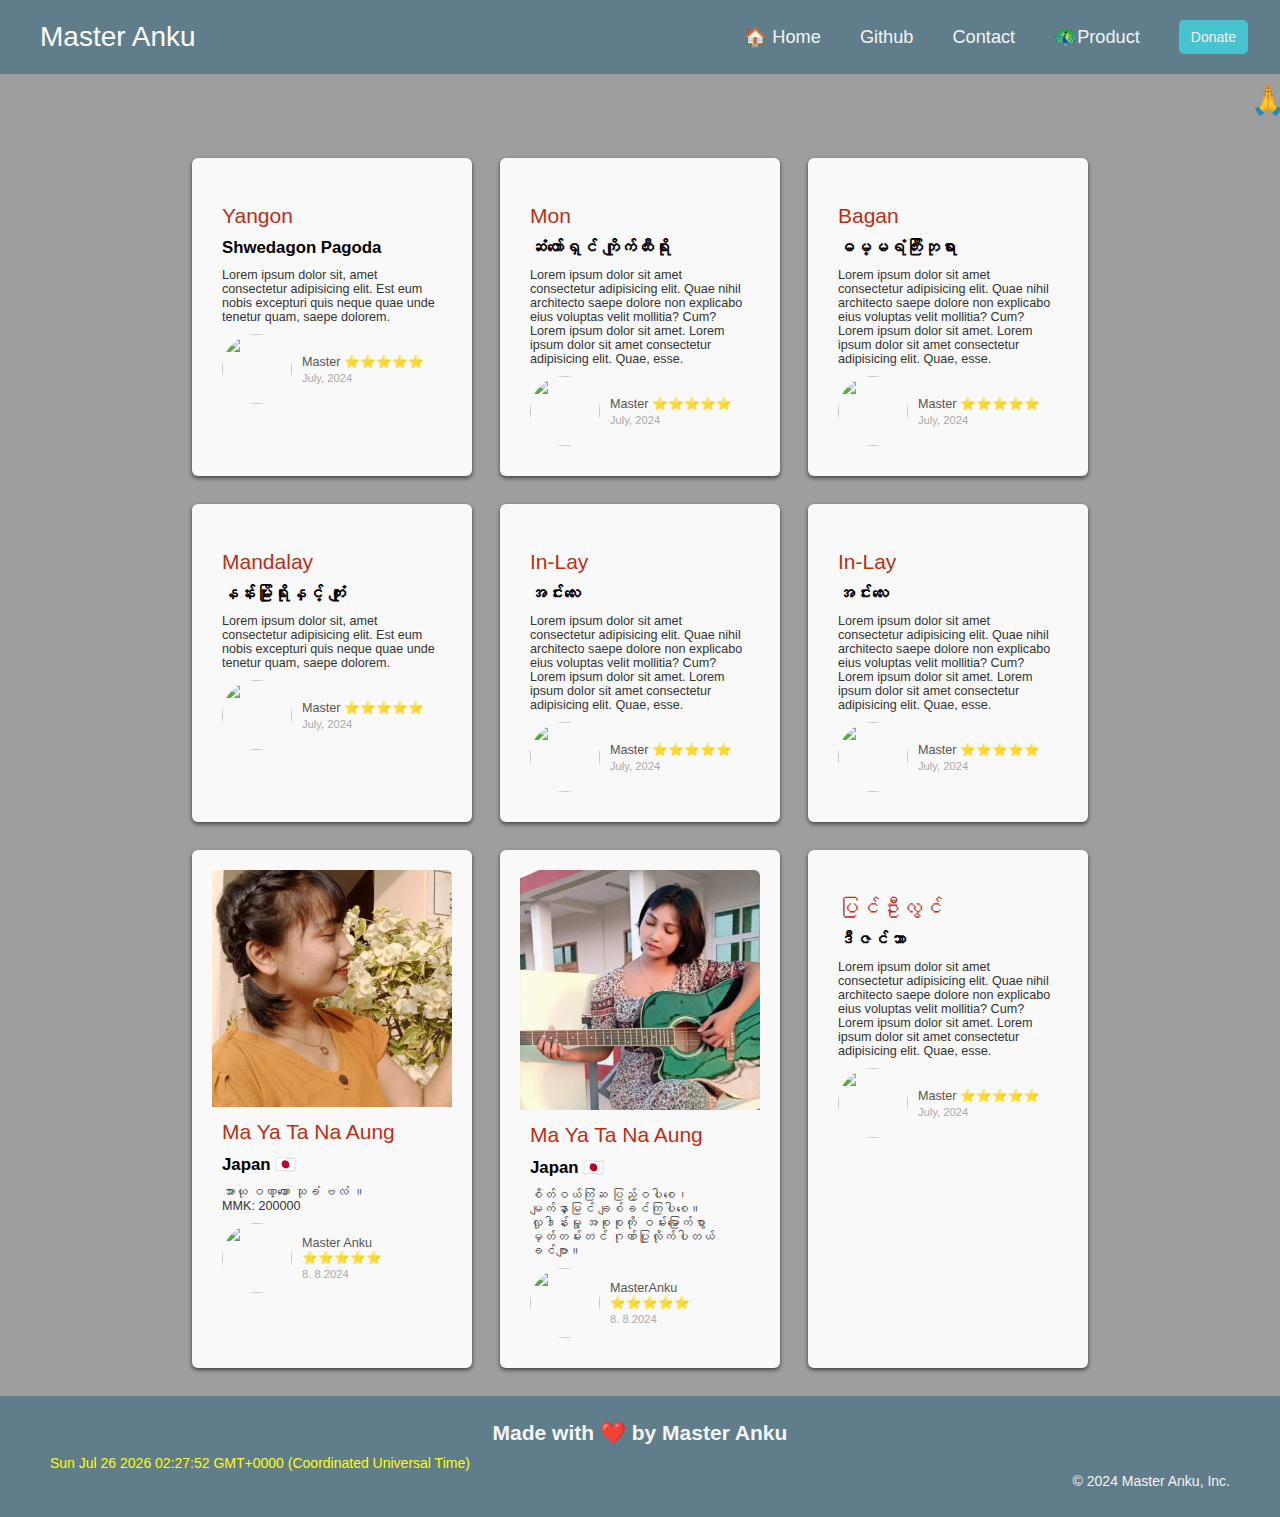
==== commit 983f6b61: "test git log" ====
--- a/index.html
+++ b/index.html
@@ -13,7 +13,7 @@
   <body>
     <!-- Navigation starts -->
     <header>
-      <nav>
+      <nav class="menubar">
         <ul class="container">
           <li class="nav-logo">
             <a href="#"
@@ -43,6 +43,9 @@
 
     <!-- Main starts -->
     <main>
+      <!-- <sectio class="hero">
+        
+      </sectio> -->
       <marquee behavior="right" direction="left">🙏 Welcome to Myanmar 🙏 မြန်မာနိုင်ငံကနေ ကြိုဆိုပါတယ်ခင်ဗျာ:🤍:</marquee>
       <!-- Card Design-1 -->
       <section class="card-container">
@@ -51,7 +54,7 @@
             <img class="card-img" src="./images/shwe.avif" alt="" />
             <div class="card-body">
               <span class="card-category">Yangon</span>
-              <h2 class="card-title">Learn2Html5</h2>
+              <h2 class="card-title">Shwedagon Pagoda</h2>
               <p class="card-description">
                 Lorem ipsum dolor sit, amet consectetur adipisicing elit. Est
                 eum nobis excepturi quis neque quae unde tenetur quam, saepe
@@ -76,7 +79,7 @@
             <img class="card-img" src="./images/70.jpg" alt="" />
             <div class="card-body">
               <span class="card-category">Mon</span>
-              <h2 class="card-title">Learn2Html5</h2>
+              <h2 class="card-title">ဆံတော်ရှင် ကျိုက်ထီးရိုး</h2>
               <p class="card-description">
                 Lorem ipsum dolor sit amet consectetur adipisicing elit. Quae
                 nihil architecto saepe dolore non explicabo eius voluptas velit
@@ -102,7 +105,7 @@
             <img class="card-img" src="./images/bgn.jpg" alt="" />
             <div class="card-body">
               <span class="card-category">Bagan</span>
-              <h2 class="card-title">Learn2Html5</h2>
+              <h2 class="card-title">ဓမ္မရံကြီးဘုရား </h2>
               <p class="card-description">
                 Lorem ipsum dolor sit amet consectetur adipisicing elit. Quae
                 nihil architecto saepe dolore non explicabo eius voluptas velit
@@ -132,7 +135,7 @@
             <img class="card-img" src="./images/mandalay-fort-myanmar-12219374.webp" alt="" />
             <div class="card-body">
               <span class="card-category">Mandalay</span>
-              <h2 class="card-title">Learn2Html5</h2>
+              <h2 class="card-title">နန်းမြိုးရိုးနှင့် ကျုံး</h2>
               <p class="card-description">
                 Lorem ipsum dolor sit, amet consectetur adipisicing elit. Est
                 eum nobis excepturi quis neque quae unde tenetur quam, saepe
@@ -157,7 +160,7 @@
             <img class="card-img" src="./images/inlay.jpg" alt="" />
             <div class="card-body">
               <span class="card-category">In-Lay</span>
-              <h2 class="card-title">Learn2Html5</h2>
+              <h2 class="card-title">အင်းလေး</h2>
               <p class="card-description">
                 Lorem ipsum dolor sit amet consectetur adipisicing elit. Quae
                 nihil architecto saepe dolore non explicabo eius voluptas velit
@@ -183,7 +186,7 @@
             <img class="card-img" src="./images/inle_lake.jpg" alt="" />
             <div class="card-body">
               <span class="card-category">In-Lay</span>
-              <h2 class="card-title">Learn2Html5</h2>
+              <h2 class="card-title">အင်းလေး</h2>
               <p class="card-description">
                 Lorem ipsum dolor sit amet consectetur adipisicing elit. Quae
                 nihil architecto saepe dolore non explicabo eius voluptas velit
@@ -205,6 +208,86 @@
           </a>
         </article>  
       </section>
+
+      <!-- Card 3 -->
+      <section class="card-container">
+        <article class="card">
+          <a class="card-link" href="#">
+            <img class="card-img" src="./images/mytravel/photo.jpg3.jpg" alt="" />
+            <div class="card-body">
+              <span class="card-category">Ma Ya Ta Na Aung</span>
+              <h2 class="card-title">Japan 🇯🇵</h2>
+              <p class="card-description">
+                အာယု ဝဏ္ဏော သုခံ ဗလံ ။ <br>
+                MMK: 200000
+              </p>
+              <div class="card-post-info">
+                <img
+                  class="card-avatar"
+                  src="./images/my.jpg"
+                  alt=""
+                />
+                <div>
+                  <div class="card-author">Master Anku ⭐⭐⭐⭐⭐</div>
+                  <time datetime="" class="card-date">8. 8.2024</time>
+                </div>
+              </div>
+            </div>
+          </a>
+        </article>
+        <article class="card">
+          <a class="card-link" href="#">
+            <img class="card-img" src="./images/mytravel/phot.jpg" alt="" />
+            <div class="card-body">
+              <span class="card-category">Ma Ya Ta Na Aung</span>
+              <h2 class="card-title">Japan 🇯🇵</h2>
+              <p class="card-description">
+               စိတ်ဝယ်ကြံဆ ပြည့်ဝပါစေ၊ မျက်နှာမြင် ချစ်ခင်ကြပါစေ။ <br>
+              လှုဒါန်းမှု့ အစုစုကို ဝမ်းမြောက်စွာ မှတ်တမ်းတင် ဂုဏ်ပြုလိုက်ပါတယ်ခင်ဗျာ။ 
+              </p>
+              <div class="card-post-info">
+                <img
+                  class="card-avatar"
+                  src="./images/my.jpg"
+                  alt=""
+                />
+                <div>
+                  <div class="card-author">MasterAnku ⭐⭐⭐⭐⭐</div>
+                  <time datetime="" class="card-date">8. 8.2024</time>
+                </div>
+              </div>
+            </div>
+          </a>
+        </article>
+        <article class="card">
+          <a class="card-link" href="#">
+            <img class="card-img" src="./images/mytravel/3.JPG" alt="" />
+            <div class="card-body">
+              <span class="card-category">ပြင်ဦးလွင်</span>
+              <h2 class="card-title">ဒီဇင်ဘာ</h2>
+              <p class="card-description">
+                Lorem ipsum dolor sit amet consectetur adipisicing elit. Quae
+                nihil architecto saepe dolore non explicabo eius voluptas velit
+                mollitia? Cum? Lorem ipsum dolor sit amet. Lorem ipsum dolor sit
+                amet consectetur adipisicing elit. Quae, esse.
+              </p>
+              <div class="card-post-info">
+                <img
+                  class="card-avatar"
+                  src="./images/my.jpg"
+                  alt=""
+                />
+                <div>
+                  <div class="card-author">Master ⭐⭐⭐⭐⭐</div>
+                  <time datetime="" class="card-date">July, 2024</time>
+                </div>
+              </div>
+            </div>
+          </a>
+        </article>  
+      </section>
+
+      <section id="js"></section>
     </main>
     <!-- Main ends -->
 
--- a/style.css
+++ b/style.css
@@ -99,6 +99,16 @@
   font-size: 1.3rem;
 }
 
+/* hero start */
+.hero {
+  background-image: url(./inlay.jpg);
+  background-position: center;
+  background-size: cover;
+  width: 100%;
+  height: 500px;
+  display: block;
+}
+
 /* Card styles */
 .card-container {
   margin: 2rem auto;
@@ -285,9 +295,9 @@
 
   footer {
     display: flex;
-    /* flex-direction: column; */
-    /* justify-content: center; */
-    justify-content: space-between;
+    flex-direction: column;
+    justify-content: center;
+    /* justify-content: space-between; */
   }
 
 
@@ -301,6 +311,7 @@
   .card-container {
     display: grid;
     grid-template-columns: repeat(2, 1fr);
+    width: 100%;
   }
 
 
@@ -331,3 +342,5 @@
   }
 }
 
+
+
